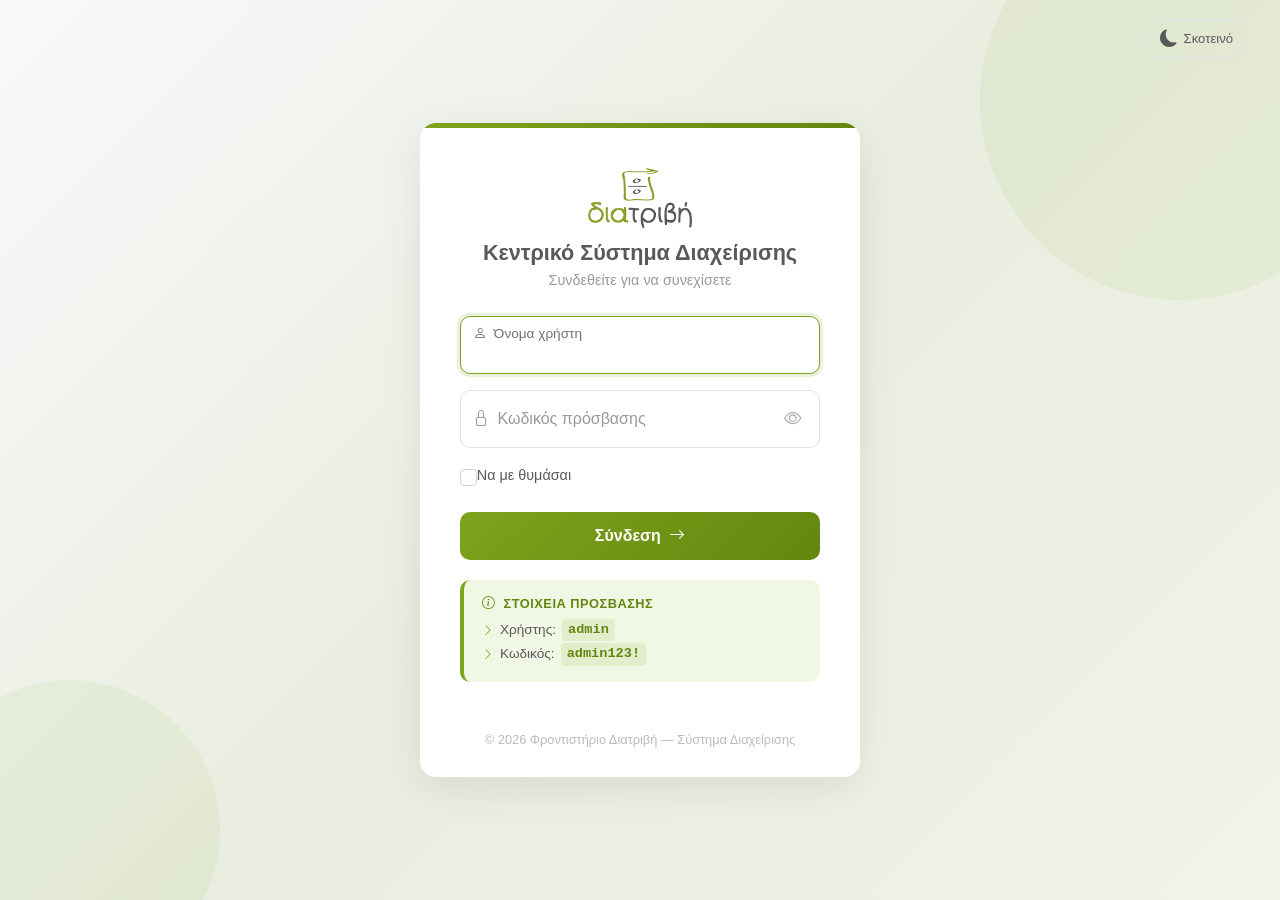
==== index.html @ b17d6229 "feat: added "remember me" button" ====
<!DOCTYPE html>
<html lang="el">
<head>
    <meta charset="UTF-8">
    <meta name="viewport" content="width=device-width, initial-scale=1.0">
    <title>Διατριβή Φροντιστήριο - Αρχική Οθόνη</title>
    
    <link href="https://cdn.jsdelivr.net/npm/bootstrap@5.3.0/dist/css/bootstrap.min.css" rel="stylesheet">
    <link rel="stylesheet" href="https://cdn.jsdelivr.net/npm/bootstrap-icons@1.11.1/font/bootstrap-icons.css">
    <link rel="stylesheet" href="css/styles.css">

    <link rel="icon" type="image/png" href="images/favicon.png">

    <script>
        // Apply saved theme instantly to prevent flash
        if (localStorage.getItem('diatrivi_theme') === 'dark') {
            document.documentElement.setAttribute('data-theme', 'dark');
        }
    </script>
</head>
<body>

    <nav class="navbar navbar-expand-lg navbar-light sticky-top">
        <div class="container">
            <a class="navbar-brand" href="index.html">
            <img src="images/diatrivi-logo.png" alt="Λογότυπο Φροντιστηρίου Διατριβή" height="50">
            </a>
            <div class="d-flex align-items-center">
                <span class="me-3 text-muted">Έχετε συνδεθεί ως: <strong>Διαχειριστής</strong></span>
                <span id="darkModeSlot"></span>
                <button class="btn btn-outline-secondary btn-sm" id="logoutBtn" onclick="sessionStorage.removeItem('diatrivi_auth'); window.location.href='login.html';"><i class="bi bi-box-arrow-right"></i> Αποσύνδεση</button>
            </div>
        </div>
    </nav>

    <script>
        // Auth guard — redirect to login if not authenticated
        if (!sessionStorage.getItem('diatrivi_auth')) {
            window.location.href = 'login.html';
        }
    </script>

    <div class="container hero-section">

        <div id="userGreeting" class="user-greeting"></div>

        <div class="row mb-5 text-center">
            <div class="col-lg-8 mx-auto">
                <h1 class="display-6 fw-bold mb-3" style="color: var(--brand-grey);">Κεντρικό Σύστημα Διαχείρισης</h1>
                <p class="lead text-muted">Καλωσορίσατε στο ψηφιακό περιβάλλον του φροντιστηρίου. Επιλέξτε μία από τις παρακάτω βασικές λειτουργίες για να ξεκινήσετε.</p>
            </div>
        </div>

        <div class="row g-4">
            
            <div class="col-md-6">
                <div class="card feature-card p-4 text-center">
                    <div class="card-body">
                        <i class="bi bi-person-plus card-icon"></i>
                        <h4 class="card-title fw-bold">Νέα Καρτέλα Χρήστη</h4>
                        <p class="card-text text-muted mb-4">Δημιουργία νέας καρτέλας μαθητή ή καθηγητή στο σύστημα με τα απαραίτητα προσωπικά και ακαδημαϊκά στοιχεία.</p>
                        <a href="pages/CreateUserProfile/createUser.html" class="btn btn-brand w-100">Μετάβαση <i class="bi bi-arrow-right"></i></a>
                    </div>
                </div>
            </div>

            <div class="col-md-6">
                <div class="card feature-card p-4 text-center">
                    <div class="card-body">
                        <i class="bi bi-clock-history card-icon"></i>
                        <h4 class="card-title fw-bold">Δήλωση Περιορισμών</h4>
                        <p class="card-text text-muted mb-4">Ψηφιακή καταχώρηση περιορισμών και διαθεσιμότητας για την τροφοδότηση του αλγορίθμου.</p>
                        <a href="pages/RegisterAvailabilityAndConstraints/constraintsDashboard.html" class="btn btn-brand w-100">Μετάβαση <i class="bi bi-arrow-right"></i></a>
                    </div>
                </div>
            </div>

            <div class="col-md-6">
                <div class="card feature-card p-4 text-center">
                    <div class="card-body">
                        <i class="bi bi-clipboard2-data card-icon"></i>
                        <h4 class="card-title fw-bold">Αξιολόγηση Μαθητών</h4>
                        <p class="card-text text-muted mb-4">Καταγραφή και ενημέρωση του μαθησιακού και συμπεριφορικού προφίλ των μαθητών από τους αξιολογητές.</p>
                        <a href="pages/RecordAcademicProfile/academicProfile.html" class="btn btn-brand w-100">Μετάβαση <i class="bi bi-arrow-right"></i></a>
                    </div>
                </div>
            </div>

            <div class="col-md-6">
                <div class="card feature-card p-4 text-center">
                    <div class="card-body">
                        <i class="bi bi-calendar-week card-icon"></i>
                        <h4 class="card-title fw-bold">Παραγωγή Προγράμματος</h4>
                        <p class="card-text text-muted mb-4">Εκκίνηση του αλγορίθμου βελτιστοποίησης, επισκόπηση στατιστικών και οριστικοποίηση ωρολογίου προγράμματος.</p>
                        <a href="pages/GenerateSchedule/schedulingDashboard.html" class="btn btn-brand w-100">Μετάβαση <i class="bi bi-arrow-right"></i></a>
                    </div>
                </div>
            </div>
        </div>
    </div>

    <script src="https://cdn.jsdelivr.net/npm/bootstrap@5.3.0/dist/js/bootstrap.bundle.min.js"></script>
    <script src="utils/darkMode.js"></script>
    <script>
        document.getElementById('darkModeSlot').appendChild(createDarkModeToggle());

        const userName = sessionStorage.getItem('diatrivi_user');
        if (userName) {
            const displayName = userName.charAt(0).toUpperCase() + userName.slice(1);
            document.getElementById('userGreeting').textContent = `Γεια σου, ${displayName}`;
        }
    </script>
</body>
</html>
---- css/styles.css ----
/*
   Κοινό CSS Φροντιστηρίου "Διατριβή"
   Entry point — partials live alongside this file.
*/

@import "base.css";
@import "navbar.css";
@import "components.css";
@import "scheduling.css";
@import "academic-profile.css";
@import "constraints.css";
@import "login.css";
@import "darkmode.css";
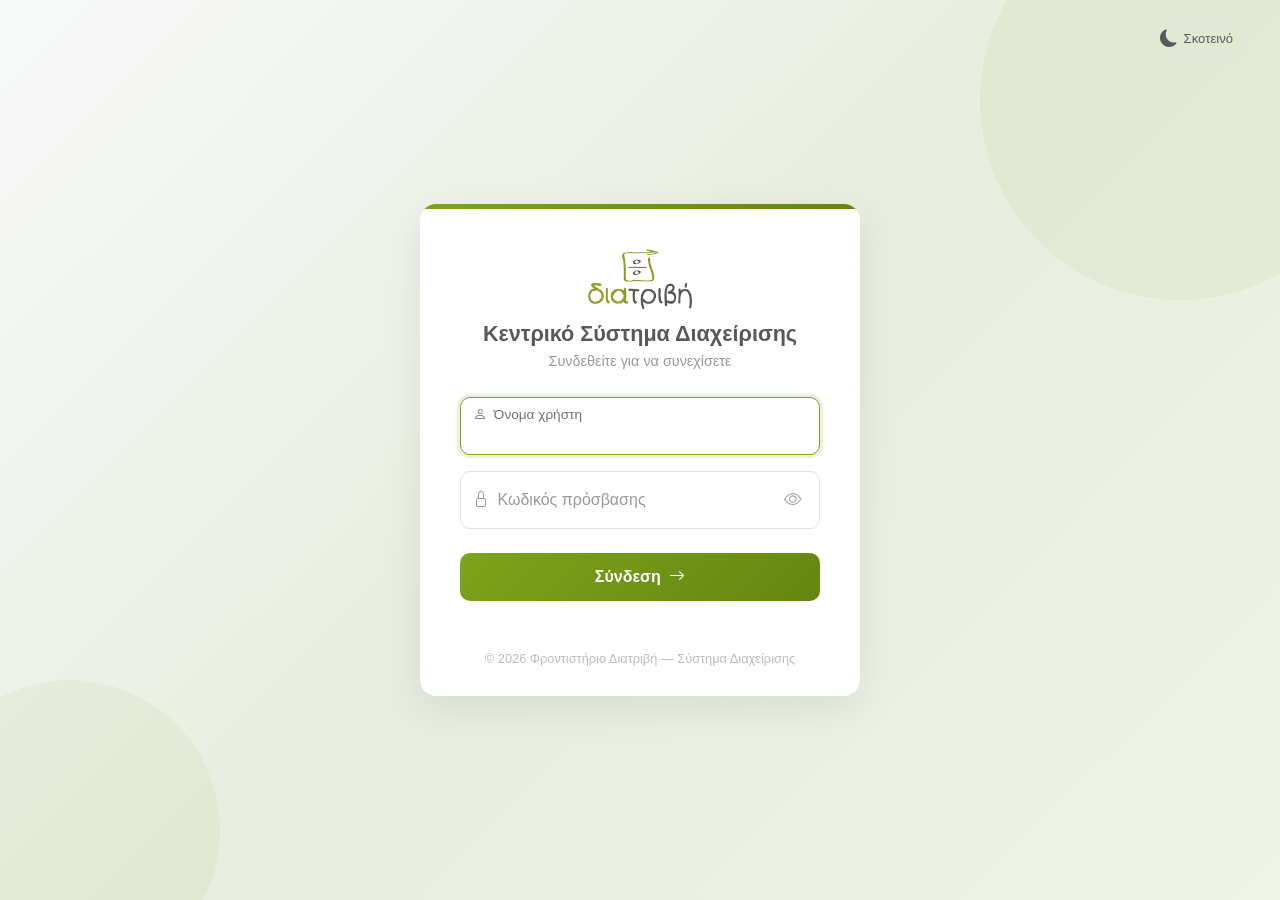
==== commit ad46b136: "feat: added diatrivi website hyperlink on the logo" ====
--- a/index.html
+++ b/index.html
@@ -11,39 +11,27 @@
 
     <link rel="icon" type="image/png" href="images/favicon.png">
 
-    <script>
-        // Apply saved theme instantly to prevent flash
-        if (localStorage.getItem('diatrivi_theme') === 'dark') {
-            document.documentElement.setAttribute('data-theme', 'dark');
-        }
-    </script>
+    <script src="utils/theme-init.js"></script>
+    <script src="utils/auth.js"></script>
 </head>
 <body>
 
     <nav class="navbar navbar-expand-lg navbar-light sticky-top">
         <div class="container">
-            <a class="navbar-brand" href="index.html">
+            <a class="navbar-brand" href="https://diatrivi.gr/" target="_blank" rel="noopener noreferrer">
             <img src="images/diatrivi-logo.png" alt="Λογότυπο Φροντιστηρίου Διατριβή" height="50">
             </a>
             <div class="d-flex align-items-center">
-                <span class="me-3 text-muted">Έχετε συνδεθεί ως: <strong>Διαχειριστής</strong></span>
+                <span class="me-3 text-muted">Έχετε συνδεθεί ως: <strong id="roleLabel"></strong></span>
                 <span id="darkModeSlot"></span>
-                <button class="btn btn-outline-secondary btn-sm" id="logoutBtn" onclick="sessionStorage.removeItem('diatrivi_auth'); window.location.href='login.html';"><i class="bi bi-box-arrow-right"></i> Αποσύνδεση</button>
+                <button class="btn btn-outline-secondary btn-sm" id="logoutBtn" onclick="logout()"><i class="bi bi-box-arrow-right"></i> Αποσύνδεση</button>
             </div>
         </div>
     </nav>
 
-    <script>
-        // Auth guard — redirect to login if not authenticated
-        if (!sessionStorage.getItem('diatrivi_auth')) {
-            window.location.href = 'login.html';
-        }
-    </script>
 
     <div class="container hero-section">
-
-        <div id="userGreeting" class="user-greeting"></div>
-
+        
         <div class="row mb-5 text-center">
             <div class="col-lg-8 mx-auto">
                 <h1 class="display-6 fw-bold mb-3" style="color: var(--brand-grey);">Κεντρικό Σύστημα Διαχείρισης</h1>
@@ -51,64 +39,12 @@
             </div>
         </div>
 
-        <div class="row g-4">
-            
-            <div class="col-md-6">
-                <div class="card feature-card p-4 text-center">
-                    <div class="card-body">
-                        <i class="bi bi-person-plus card-icon"></i>
-                        <h4 class="card-title fw-bold">Νέα Καρτέλα Χρήστη</h4>
-                        <p class="card-text text-muted mb-4">Δημιουργία νέας καρτέλας μαθητή ή καθηγητή στο σύστημα με τα απαραίτητα προσωπικά και ακαδημαϊκά στοιχεία.</p>
-                        <a href="pages/CreateUserProfile/createUser.html" class="btn btn-brand w-100">Μετάβαση <i class="bi bi-arrow-right"></i></a>
-                    </div>
-                </div>
-            </div>
-
-            <div class="col-md-6">
-                <div class="card feature-card p-4 text-center">
-                    <div class="card-body">
-                        <i class="bi bi-clock-history card-icon"></i>
-                        <h4 class="card-title fw-bold">Δήλωση Περιορισμών</h4>
-                        <p class="card-text text-muted mb-4">Ψηφιακή καταχώρηση περιορισμών και διαθεσιμότητας για την τροφοδότηση του αλγορίθμου.</p>
-                        <a href="pages/RegisterAvailabilityAndConstraints/constraintsDashboard.html" class="btn btn-brand w-100">Μετάβαση <i class="bi bi-arrow-right"></i></a>
-                    </div>
-                </div>
-            </div>
-
-            <div class="col-md-6">
-                <div class="card feature-card p-4 text-center">
-                    <div class="card-body">
-                        <i class="bi bi-clipboard2-data card-icon"></i>
-                        <h4 class="card-title fw-bold">Αξιολόγηση Μαθητών</h4>
-                        <p class="card-text text-muted mb-4">Καταγραφή και ενημέρωση του μαθησιακού και συμπεριφορικού προφίλ των μαθητών από τους αξιολογητές.</p>
-                        <a href="pages/RecordAcademicProfile/academicProfile.html" class="btn btn-brand w-100">Μετάβαση <i class="bi bi-arrow-right"></i></a>
-                    </div>
-                </div>
-            </div>
-
-            <div class="col-md-6">
-                <div class="card feature-card p-4 text-center">
-                    <div class="card-body">
-                        <i class="bi bi-calendar-week card-icon"></i>
-                        <h4 class="card-title fw-bold">Παραγωγή Προγράμματος</h4>
-                        <p class="card-text text-muted mb-4">Εκκίνηση του αλγορίθμου βελτιστοποίησης, επισκόπηση στατιστικών και οριστικοποίηση ωρολογίου προγράμματος.</p>
-                        <a href="pages/GenerateSchedule/schedulingDashboard.html" class="btn btn-brand w-100">Μετάβαση <i class="bi bi-arrow-right"></i></a>
-                    </div>
-                </div>
-            </div>
+        <div class="row g-4" id="featuresContainer">
         </div>
     </div>
 
     <script src="https://cdn.jsdelivr.net/npm/bootstrap@5.3.0/dist/js/bootstrap.bundle.min.js"></script>
     <script src="utils/darkMode.js"></script>
-    <script>
-        document.getElementById('darkModeSlot').appendChild(createDarkModeToggle());
-
-        const userName = sessionStorage.getItem('diatrivi_user');
-        if (userName) {
-            const displayName = userName.charAt(0).toUpperCase() + userName.slice(1);
-            document.getElementById('userGreeting').textContent = `Γεια σου, ${displayName}`;
-        }
-    </script>
+    <script src="utils/index.js"></script>
 </body>
 </html>
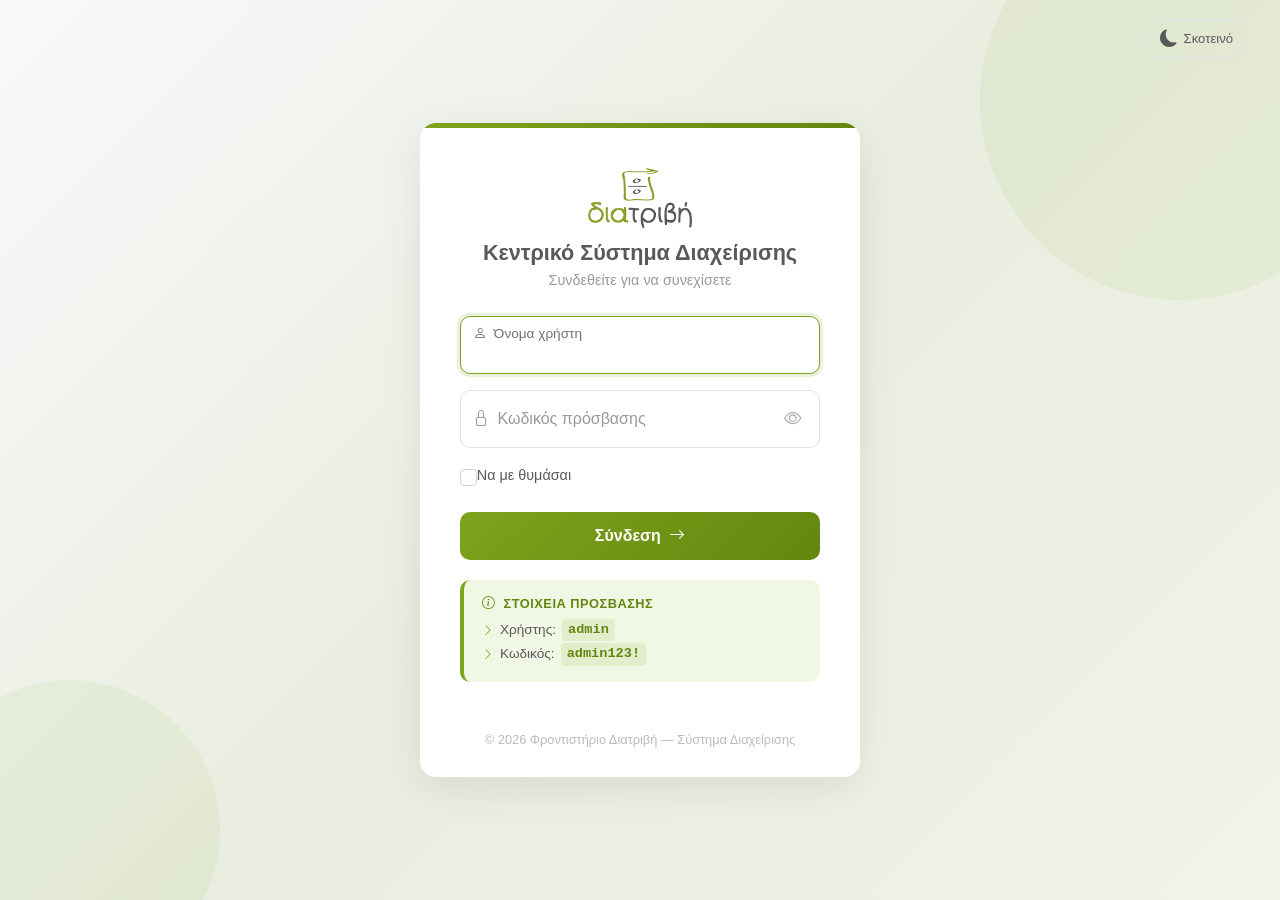
==== commit 59b33007: "merge: bring login page, dark mode, and auth guard from giorgos into main" ====
--- a/index.html
+++ b/index.html
@@ -11,8 +11,12 @@
 
     <link rel="icon" type="image/png" href="images/favicon.png">
 
-    <script src="utils/theme-init.js"></script>
-    <script src="utils/auth.js"></script>
+    <script>
+        // Apply saved theme instantly to prevent flash
+        if (localStorage.getItem('diatrivi_theme') === 'dark') {
+            document.documentElement.setAttribute('data-theme', 'dark');
+        }
+    </script>
 </head>
 <body>
 
@@ -22,16 +26,24 @@
             <img src="images/diatrivi-logo.png" alt="Λογότυπο Φροντιστηρίου Διατριβή" height="50">
             </a>
             <div class="d-flex align-items-center">
-                <span class="me-3 text-muted">Έχετε συνδεθεί ως: <strong id="roleLabel"></strong></span>
+                <span class="me-3 text-muted">Έχετε συνδεθεί ως: <strong>Διαχειριστής</strong></span>
                 <span id="darkModeSlot"></span>
-                <button class="btn btn-outline-secondary btn-sm" id="logoutBtn" onclick="logout()"><i class="bi bi-box-arrow-right"></i> Αποσύνδεση</button>
+                <button class="btn btn-outline-secondary btn-sm" id="logoutBtn" onclick="sessionStorage.removeItem('diatrivi_auth'); window.location.href='login.html';"><i class="bi bi-box-arrow-right"></i> Αποσύνδεση</button>
             </div>
         </div>
     </nav>
 
+    <script>
+        // Auth guard — redirect to login if not authenticated
+        if (!sessionStorage.getItem('diatrivi_auth')) {
+            window.location.href = 'login.html';
+        }
+    </script>
 
     <div class="container hero-section">
-        
+
+        <div id="userGreeting" class="user-greeting"></div>
+
         <div class="row mb-5 text-center">
             <div class="col-lg-8 mx-auto">
                 <h1 class="display-6 fw-bold mb-3" style="color: var(--brand-grey);">Κεντρικό Σύστημα Διαχείρισης</h1>
@@ -39,12 +51,64 @@
             </div>
         </div>
 
-        <div class="row g-4" id="featuresContainer">
+        <div class="row g-4">
+            
+            <div class="col-md-6">
+                <div class="card feature-card p-4 text-center">
+                    <div class="card-body">
+                        <i class="bi bi-person-plus card-icon"></i>
+                        <h4 class="card-title fw-bold">Νέα Καρτέλα Χρήστη</h4>
+                        <p class="card-text text-muted mb-4">Δημιουργία νέας καρτέλας μαθητή ή καθηγητή στο σύστημα με τα απαραίτητα προσωπικά και ακαδημαϊκά στοιχεία.</p>
+                        <a href="pages/CreateUserProfile/createUser.html" class="btn btn-brand w-100">Μετάβαση <i class="bi bi-arrow-right"></i></a>
+                    </div>
+                </div>
+            </div>
+
+            <div class="col-md-6">
+                <div class="card feature-card p-4 text-center">
+                    <div class="card-body">
+                        <i class="bi bi-clock-history card-icon"></i>
+                        <h4 class="card-title fw-bold">Δήλωση Περιορισμών</h4>
+                        <p class="card-text text-muted mb-4">Ψηφιακή καταχώρηση περιορισμών και διαθεσιμότητας για την τροφοδότηση του αλγορίθμου.</p>
+                        <a href="pages/RegisterAvailabilityAndConstraints/constraintsDashboard.html" class="btn btn-brand w-100">Μετάβαση <i class="bi bi-arrow-right"></i></a>
+                    </div>
+                </div>
+            </div>
+
+            <div class="col-md-6">
+                <div class="card feature-card p-4 text-center">
+                    <div class="card-body">
+                        <i class="bi bi-clipboard2-data card-icon"></i>
+                        <h4 class="card-title fw-bold">Αξιολόγηση Μαθητών</h4>
+                        <p class="card-text text-muted mb-4">Καταγραφή και ενημέρωση του μαθησιακού και συμπεριφορικού προφίλ των μαθητών από τους αξιολογητές.</p>
+                        <a href="pages/RecordAcademicProfile/academicProfile.html" class="btn btn-brand w-100">Μετάβαση <i class="bi bi-arrow-right"></i></a>
+                    </div>
+                </div>
+            </div>
+
+            <div class="col-md-6">
+                <div class="card feature-card p-4 text-center">
+                    <div class="card-body">
+                        <i class="bi bi-calendar-week card-icon"></i>
+                        <h4 class="card-title fw-bold">Παραγωγή Προγράμματος</h4>
+                        <p class="card-text text-muted mb-4">Εκκίνηση του αλγορίθμου βελτιστοποίησης, επισκόπηση στατιστικών και οριστικοποίηση ωρολογίου προγράμματος.</p>
+                        <a href="pages/GenerateSchedule/schedulingDashboard.html" class="btn btn-brand w-100">Μετάβαση <i class="bi bi-arrow-right"></i></a>
+                    </div>
+                </div>
+            </div>
         </div>
     </div>
 
     <script src="https://cdn.jsdelivr.net/npm/bootstrap@5.3.0/dist/js/bootstrap.bundle.min.js"></script>
     <script src="utils/darkMode.js"></script>
-    <script src="utils/index.js"></script>
+    <script>
+        document.getElementById('darkModeSlot').appendChild(createDarkModeToggle());
+
+        const userName = sessionStorage.getItem('diatrivi_user');
+        if (userName) {
+            const displayName = userName.charAt(0).toUpperCase() + userName.slice(1);
+            document.getElementById('userGreeting').textContent = `Γεια σου, ${displayName}`;
+        }
+    </script>
 </body>
 </html>
--- a/css/styles.css
+++ b/css/styles.css
@@ -1,7 +1,7 @@
-/*
+/* =========================================
    Κοινό CSS Φροντιστηρίου "Διατριβή"
    Entry point — partials live alongside this file.
-*/
+   ========================================= */
 
 @import "base.css";
 @import "navbar.css";
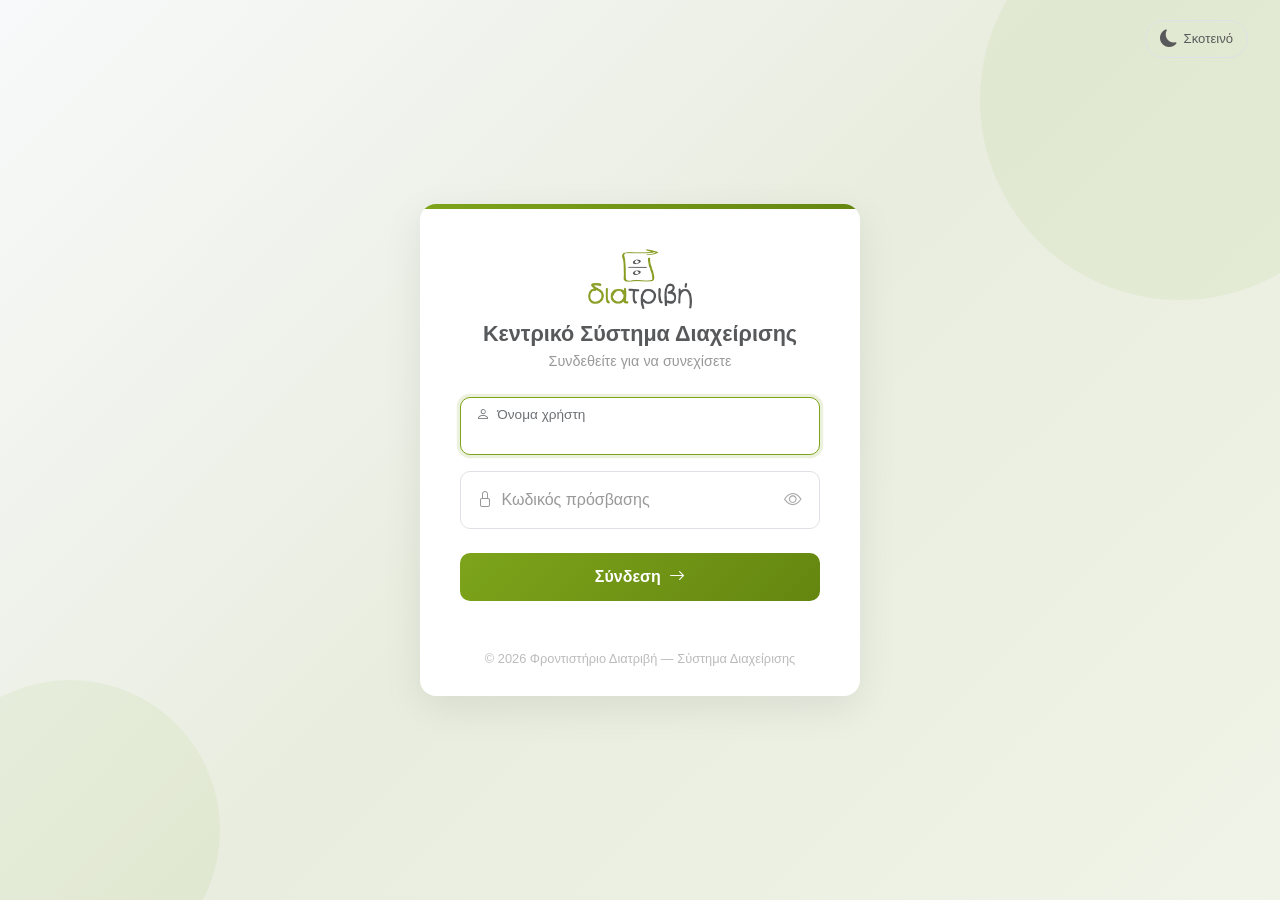
==== commit ea5e76fa: "merge: resolve conflicts — take origin/main index.html (modular scripts), keep login page at pages/L" ====
--- a/index.html
+++ b/index.html
@@ -11,12 +11,8 @@
 
     <link rel="icon" type="image/png" href="images/favicon.png">
 
-    <script>
-        // Apply saved theme instantly to prevent flash
-        if (localStorage.getItem('diatrivi_theme') === 'dark') {
-            document.documentElement.setAttribute('data-theme', 'dark');
-        }
-    </script>
+    <script src="utils/theme-init.js"></script>
+    <script src="utils/auth.js"></script>
 </head>
 <body>
 
@@ -26,24 +22,16 @@
             <img src="images/diatrivi-logo.png" alt="Λογότυπο Φροντιστηρίου Διατριβή" height="50">
             </a>
             <div class="d-flex align-items-center">
-                <span class="me-3 text-muted">Έχετε συνδεθεί ως: <strong>Διαχειριστής</strong></span>
+                <span class="me-3 text-muted">Έχετε συνδεθεί ως: <strong id="roleLabel"></strong></span>
                 <span id="darkModeSlot"></span>
-                <button class="btn btn-outline-secondary btn-sm" id="logoutBtn" onclick="sessionStorage.removeItem('diatrivi_auth'); window.location.href='login.html';"><i class="bi bi-box-arrow-right"></i> Αποσύνδεση</button>
+                <button class="btn btn-outline-secondary btn-sm" id="logoutBtn" onclick="logout()"><i class="bi bi-box-arrow-right"></i> Αποσύνδεση</button>
             </div>
         </div>
     </nav>
 
-    <script>
-        // Auth guard — redirect to login if not authenticated
-        if (!sessionStorage.getItem('diatrivi_auth')) {
-            window.location.href = 'login.html';
-        }
-    </script>
 
     <div class="container hero-section">
-
-        <div id="userGreeting" class="user-greeting"></div>
-
+        
         <div class="row mb-5 text-center">
             <div class="col-lg-8 mx-auto">
                 <h1 class="display-6 fw-bold mb-3" style="color: var(--brand-grey);">Κεντρικό Σύστημα Διαχείρισης</h1>
@@ -51,64 +39,12 @@
             </div>
         </div>
 
-        <div class="row g-4">
-            
-            <div class="col-md-6">
-                <div class="card feature-card p-4 text-center">
-                    <div class="card-body">
-                        <i class="bi bi-person-plus card-icon"></i>
-                        <h4 class="card-title fw-bold">Νέα Καρτέλα Χρήστη</h4>
-                        <p class="card-text text-muted mb-4">Δημιουργία νέας καρτέλας μαθητή ή καθηγητή στο σύστημα με τα απαραίτητα προσωπικά και ακαδημαϊκά στοιχεία.</p>
-                        <a href="pages/CreateUserProfile/createUser.html" class="btn btn-brand w-100">Μετάβαση <i class="bi bi-arrow-right"></i></a>
-                    </div>
-                </div>
-            </div>
-
-            <div class="col-md-6">
-                <div class="card feature-card p-4 text-center">
-                    <div class="card-body">
-                        <i class="bi bi-clock-history card-icon"></i>
-                        <h4 class="card-title fw-bold">Δήλωση Περιορισμών</h4>
-                        <p class="card-text text-muted mb-4">Ψηφιακή καταχώρηση περιορισμών και διαθεσιμότητας για την τροφοδότηση του αλγορίθμου.</p>
-                        <a href="pages/RegisterAvailabilityAndConstraints/constraintsDashboard.html" class="btn btn-brand w-100">Μετάβαση <i class="bi bi-arrow-right"></i></a>
-                    </div>
-                </div>
-            </div>
-
-            <div class="col-md-6">
-                <div class="card feature-card p-4 text-center">
-                    <div class="card-body">
-                        <i class="bi bi-clipboard2-data card-icon"></i>
-                        <h4 class="card-title fw-bold">Αξιολόγηση Μαθητών</h4>
-                        <p class="card-text text-muted mb-4">Καταγραφή και ενημέρωση του μαθησιακού και συμπεριφορικού προφίλ των μαθητών από τους αξιολογητές.</p>
-                        <a href="pages/RecordAcademicProfile/academicProfile.html" class="btn btn-brand w-100">Μετάβαση <i class="bi bi-arrow-right"></i></a>
-                    </div>
-                </div>
-            </div>
-
-            <div class="col-md-6">
-                <div class="card feature-card p-4 text-center">
-                    <div class="card-body">
-                        <i class="bi bi-calendar-week card-icon"></i>
-                        <h4 class="card-title fw-bold">Παραγωγή Προγράμματος</h4>
-                        <p class="card-text text-muted mb-4">Εκκίνηση του αλγορίθμου βελτιστοποίησης, επισκόπηση στατιστικών και οριστικοποίηση ωρολογίου προγράμματος.</p>
-                        <a href="pages/GenerateSchedule/schedulingDashboard.html" class="btn btn-brand w-100">Μετάβαση <i class="bi bi-arrow-right"></i></a>
-                    </div>
-                </div>
-            </div>
+        <div class="row g-4" id="featuresContainer">
         </div>
     </div>
 
     <script src="https://cdn.jsdelivr.net/npm/bootstrap@5.3.0/dist/js/bootstrap.bundle.min.js"></script>
     <script src="utils/darkMode.js"></script>
-    <script>
-        document.getElementById('darkModeSlot').appendChild(createDarkModeToggle());
-
-        const userName = sessionStorage.getItem('diatrivi_user');
-        if (userName) {
-            const displayName = userName.charAt(0).toUpperCase() + userName.slice(1);
-            document.getElementById('userGreeting').textContent = `Γεια σου, ${displayName}`;
-        }
-    </script>
+    <script src="utils/index.js"></script>
 </body>
 </html>
--- a/css/styles.css
+++ b/css/styles.css
@@ -1,7 +1,7 @@
-/* =========================================
+/*
    Κοινό CSS Φροντιστηρίου "Διατριβή"
    Entry point — partials live alongside this file.
-   ========================================= */
+*/
 
 @import "base.css";
 @import "navbar.css";
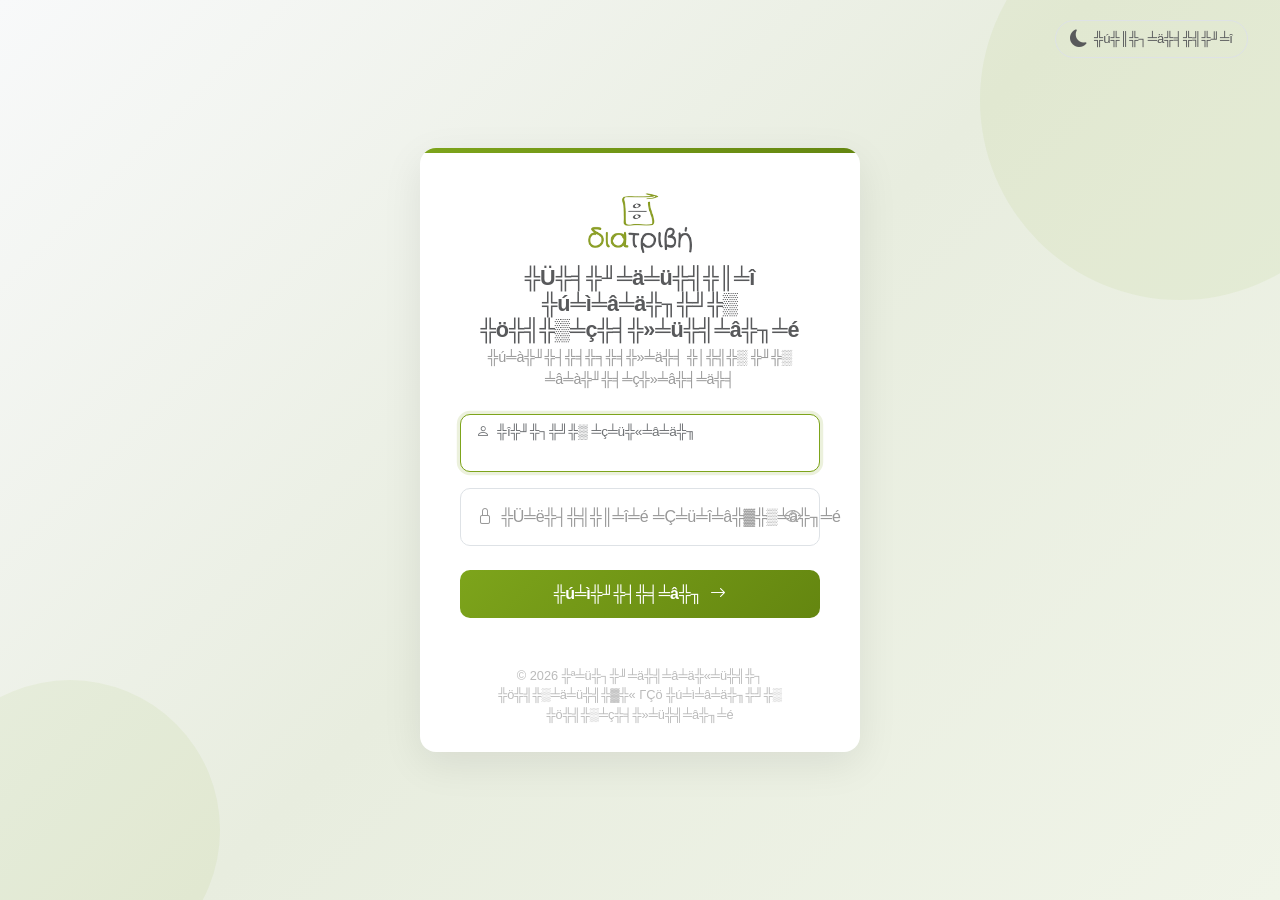
==== commit 58312ba8: "fix: re-encode all files as UTF-8 to fix Greek text corruption from merge" ====
--- a/index.html
+++ b/index.html
@@ -1,9 +1,9 @@
-<!DOCTYPE html>
+﻿<!DOCTYPE html>
 <html lang="el">
 <head>
     <meta charset="UTF-8">
     <meta name="viewport" content="width=device-width, initial-scale=1.0">
-    <title>Διατριβή Φροντιστήριο - Αρχική Οθόνη</title>
+    <title>╬ö╬╣╬▒╧ä╧ü╬╣╬▓╬« ╬ª╧ü╬┐╬╜╧ä╬╣╧â╧ä╬«╧ü╬╣╬┐ - ╬æ╧ü╧ç╬╣╬║╬« ╬ƒ╬╕╧î╬╜╬╖</title>
     
     <link href="https://cdn.jsdelivr.net/npm/bootstrap@5.3.0/dist/css/bootstrap.min.css" rel="stylesheet">
     <link rel="stylesheet" href="https://cdn.jsdelivr.net/npm/bootstrap-icons@1.11.1/font/bootstrap-icons.css">
@@ -19,12 +19,12 @@
     <nav class="navbar navbar-expand-lg navbar-light sticky-top">
         <div class="container">
             <a class="navbar-brand" href="https://diatrivi.gr/" target="_blank" rel="noopener noreferrer">
-            <img src="images/diatrivi-logo.png" alt="Λογότυπο Φροντιστηρίου Διατριβή" height="50">
+            <img src="images/diatrivi-logo.png" alt="╬¢╬┐╬│╧î╧ä╧à╧Ç╬┐ ╬ª╧ü╬┐╬╜╧ä╬╣╧â╧ä╬╖╧ü╬»╬┐╧à ╬ö╬╣╬▒╧ä╧ü╬╣╬▓╬«" height="50">
             </a>
             <div class="d-flex align-items-center">
-                <span class="me-3 text-muted">Έχετε συνδεθεί ως: <strong id="roleLabel"></strong></span>
+                <span class="me-3 text-muted">╬ê╧ç╬╡╧ä╬╡ ╧â╧à╬╜╬┤╬╡╬╕╬╡╬» ╧ë╧é: <strong id="roleLabel"></strong></span>
                 <span id="darkModeSlot"></span>
-                <button class="btn btn-outline-secondary btn-sm" id="logoutBtn" onclick="logout()"><i class="bi bi-box-arrow-right"></i> Αποσύνδεση</button>
+                <button class="btn btn-outline-secondary btn-sm" id="logoutBtn" onclick="logout()"><i class="bi bi-box-arrow-right"></i> ╬æ╧Ç╬┐╧â╧ì╬╜╬┤╬╡╧â╬╖</button>
             </div>
         </div>
     </nav>
@@ -34,8 +34,8 @@
         
         <div class="row mb-5 text-center">
             <div class="col-lg-8 mx-auto">
-                <h1 class="display-6 fw-bold mb-3" style="color: var(--brand-grey);">Κεντρικό Σύστημα Διαχείρισης</h1>
-                <p class="lead text-muted">Καλωσορίσατε στο ψηφιακό περιβάλλον του φροντιστηρίου. Επιλέξτε μία από τις παρακάτω βασικές λειτουργίες για να ξεκινήσετε.</p>
+                <h1 class="display-6 fw-bold mb-3" style="color: var(--brand-grey);">╬Ü╬╡╬╜╧ä╧ü╬╣╬║╧î ╬ú╧ì╧â╧ä╬╖╬╝╬▒ ╬ö╬╣╬▒╧ç╬╡╬»╧ü╬╣╧â╬╖╧é</h1>
+                <p class="lead text-muted">╬Ü╬▒╬╗╧ë╧â╬┐╧ü╬»╧â╬▒╧ä╬╡ ╧â╧ä╬┐ ╧ê╬╖╧å╬╣╬▒╬║╧î ╧Ç╬╡╧ü╬╣╬▓╬¼╬╗╬╗╬┐╬╜ ╧ä╬┐╧à ╧å╧ü╬┐╬╜╧ä╬╣╧â╧ä╬╖╧ü╬»╬┐╧à. ╬ò╧Ç╬╣╬╗╬¡╬╛╧ä╬╡ ╬╝╬»╬▒ ╬▒╧Ç╧î ╧ä╬╣╧é ╧Ç╬▒╧ü╬▒╬║╬¼╧ä╧ë ╬▓╬▒╧â╬╣╬║╬¡╧é ╬╗╬╡╬╣╧ä╬┐╧à╧ü╬│╬»╬╡╧é ╬│╬╣╬▒ ╬╜╬▒ ╬╛╬╡╬║╬╣╬╜╬«╧â╬╡╧ä╬╡.</p>
             </div>
         </div>
 
@@ -47,4 +47,4 @@
     <script src="utils/darkMode.js"></script>
     <script src="utils/index.js"></script>
 </body>
-</html>+</html>
--- a/css/styles.css
+++ b/css/styles.css
@@ -1,6 +1,6 @@
-/*
-   Κοινό CSS Φροντιστηρίου "Διατριβή"
-   Entry point — partials live alongside this file.
+﻿/*
+   ╬Ü╬┐╬╣╬╜╧î CSS ╬ª╧ü╬┐╬╜╧ä╬╣╧â╧ä╬╖╧ü╬»╬┐╧à "╬ö╬╣╬▒╧ä╧ü╬╣╬▓╬«"
+   Entry point ΓÇö partials live alongside this file.
 */
 
 @import "base.css";
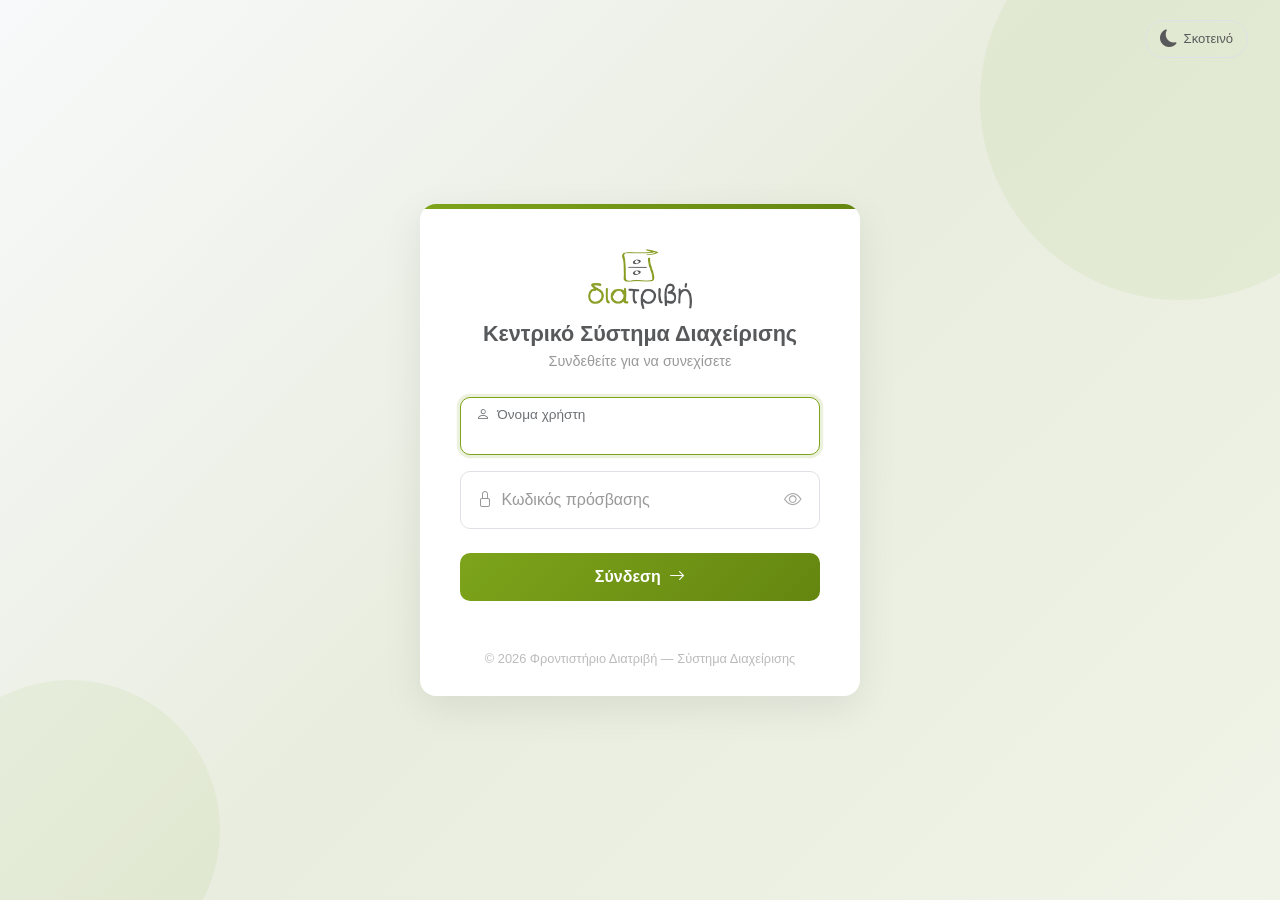
==== commit 501bab5c: "fix: restore all files from clean pre-corruption commit (b3e5681) — correct UTF-8 encoding" ====
--- a/index.html
+++ b/index.html
@@ -1,9 +1,9 @@
-﻿<!DOCTYPE html>
+<!DOCTYPE html>
 <html lang="el">
 <head>
     <meta charset="UTF-8">
     <meta name="viewport" content="width=device-width, initial-scale=1.0">
-    <title>╬ö╬╣╬▒╧ä╧ü╬╣╬▓╬« ╬ª╧ü╬┐╬╜╧ä╬╣╧â╧ä╬«╧ü╬╣╬┐ - ╬æ╧ü╧ç╬╣╬║╬« ╬ƒ╬╕╧î╬╜╬╖</title>
+    <title>Διατριβή Φροντιστήριο - Αρχική Οθόνη</title>
     
     <link href="https://cdn.jsdelivr.net/npm/bootstrap@5.3.0/dist/css/bootstrap.min.css" rel="stylesheet">
     <link rel="stylesheet" href="https://cdn.jsdelivr.net/npm/bootstrap-icons@1.11.1/font/bootstrap-icons.css">
@@ -19,12 +19,12 @@
     <nav class="navbar navbar-expand-lg navbar-light sticky-top">
         <div class="container">
             <a class="navbar-brand" href="https://diatrivi.gr/" target="_blank" rel="noopener noreferrer">
-            <img src="images/diatrivi-logo.png" alt="╬¢╬┐╬│╧î╧ä╧à╧Ç╬┐ ╬ª╧ü╬┐╬╜╧ä╬╣╧â╧ä╬╖╧ü╬»╬┐╧à ╬ö╬╣╬▒╧ä╧ü╬╣╬▓╬«" height="50">
+            <img src="images/diatrivi-logo.png" alt="Λογότυπο Φροντιστηρίου Διατριβή" height="50">
             </a>
             <div class="d-flex align-items-center">
-                <span class="me-3 text-muted">╬ê╧ç╬╡╧ä╬╡ ╧â╧à╬╜╬┤╬╡╬╕╬╡╬» ╧ë╧é: <strong id="roleLabel"></strong></span>
+                <span class="me-3 text-muted">Έχετε συνδεθεί ως: <strong id="roleLabel"></strong></span>
                 <span id="darkModeSlot"></span>
-                <button class="btn btn-outline-secondary btn-sm" id="logoutBtn" onclick="logout()"><i class="bi bi-box-arrow-right"></i> ╬æ╧Ç╬┐╧â╧ì╬╜╬┤╬╡╧â╬╖</button>
+                <button class="btn btn-outline-secondary btn-sm" id="logoutBtn" onclick="logout()"><i class="bi bi-box-arrow-right"></i> Αποσύνδεση</button>
             </div>
         </div>
     </nav>
@@ -34,8 +34,8 @@
         
         <div class="row mb-5 text-center">
             <div class="col-lg-8 mx-auto">
-                <h1 class="display-6 fw-bold mb-3" style="color: var(--brand-grey);">╬Ü╬╡╬╜╧ä╧ü╬╣╬║╧î ╬ú╧ì╧â╧ä╬╖╬╝╬▒ ╬ö╬╣╬▒╧ç╬╡╬»╧ü╬╣╧â╬╖╧é</h1>
-                <p class="lead text-muted">╬Ü╬▒╬╗╧ë╧â╬┐╧ü╬»╧â╬▒╧ä╬╡ ╧â╧ä╬┐ ╧ê╬╖╧å╬╣╬▒╬║╧î ╧Ç╬╡╧ü╬╣╬▓╬¼╬╗╬╗╬┐╬╜ ╧ä╬┐╧à ╧å╧ü╬┐╬╜╧ä╬╣╧â╧ä╬╖╧ü╬»╬┐╧à. ╬ò╧Ç╬╣╬╗╬¡╬╛╧ä╬╡ ╬╝╬»╬▒ ╬▒╧Ç╧î ╧ä╬╣╧é ╧Ç╬▒╧ü╬▒╬║╬¼╧ä╧ë ╬▓╬▒╧â╬╣╬║╬¡╧é ╬╗╬╡╬╣╧ä╬┐╧à╧ü╬│╬»╬╡╧é ╬│╬╣╬▒ ╬╜╬▒ ╬╛╬╡╬║╬╣╬╜╬«╧â╬╡╧ä╬╡.</p>
+                <h1 class="display-6 fw-bold mb-3" style="color: var(--brand-grey);">Κεντρικό Σύστημα Διαχείρισης</h1>
+                <p class="lead text-muted">Καλωσορίσατε στο ψηφιακό περιβάλλον του φροντιστηρίου. Επιλέξτε μία από τις παρακάτω βασικές λειτουργίες για να ξεκινήσετε.</p>
             </div>
         </div>
 
@@ -47,4 +47,4 @@
     <script src="utils/darkMode.js"></script>
     <script src="utils/index.js"></script>
 </body>
-</html>
+</html>
--- a/css/styles.css
+++ b/css/styles.css
@@ -1,6 +1,6 @@
-﻿/*
-   ╬Ü╬┐╬╣╬╜╧î CSS ╬ª╧ü╬┐╬╜╧ä╬╣╧â╧ä╬╖╧ü╬»╬┐╧à "╬ö╬╣╬▒╧ä╧ü╬╣╬▓╬«"
-   Entry point ΓÇö partials live alongside this file.
+/*
+   Κοινό CSS Φροντιστηρίου "Διατριβή"
+   Entry point — partials live alongside this file.
 */
 
 @import "base.css";
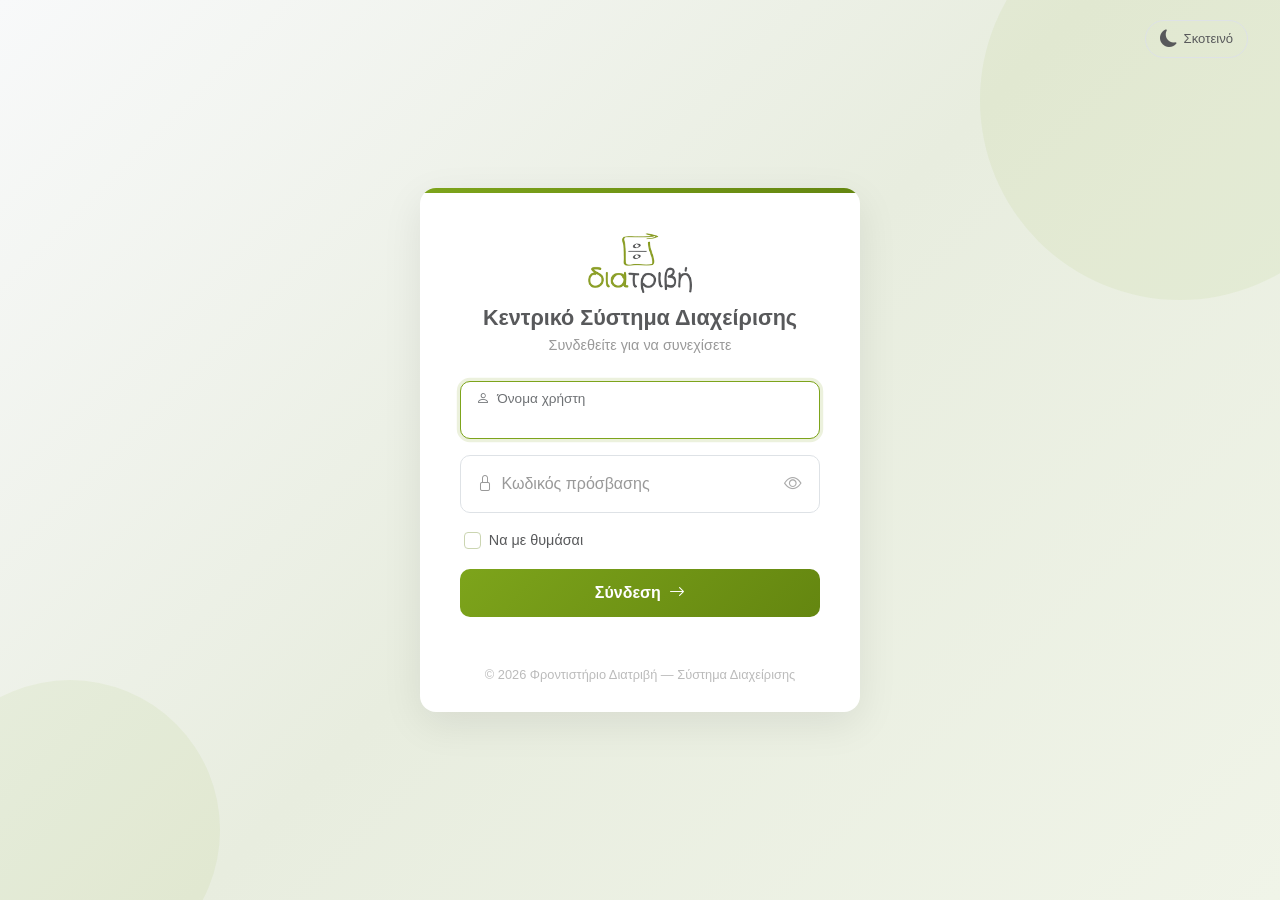
==== commit 8473b09d: "add greeting" ====
--- a/index.html
+++ b/index.html
@@ -29,6 +29,10 @@
         </div>
     </nav>
 
+    <div class="container user-greeting-bar">
+        <span class="user-greeting" id="userGreeting"></span>
+    </div>
+
 
     <div class="container hero-section">
         
